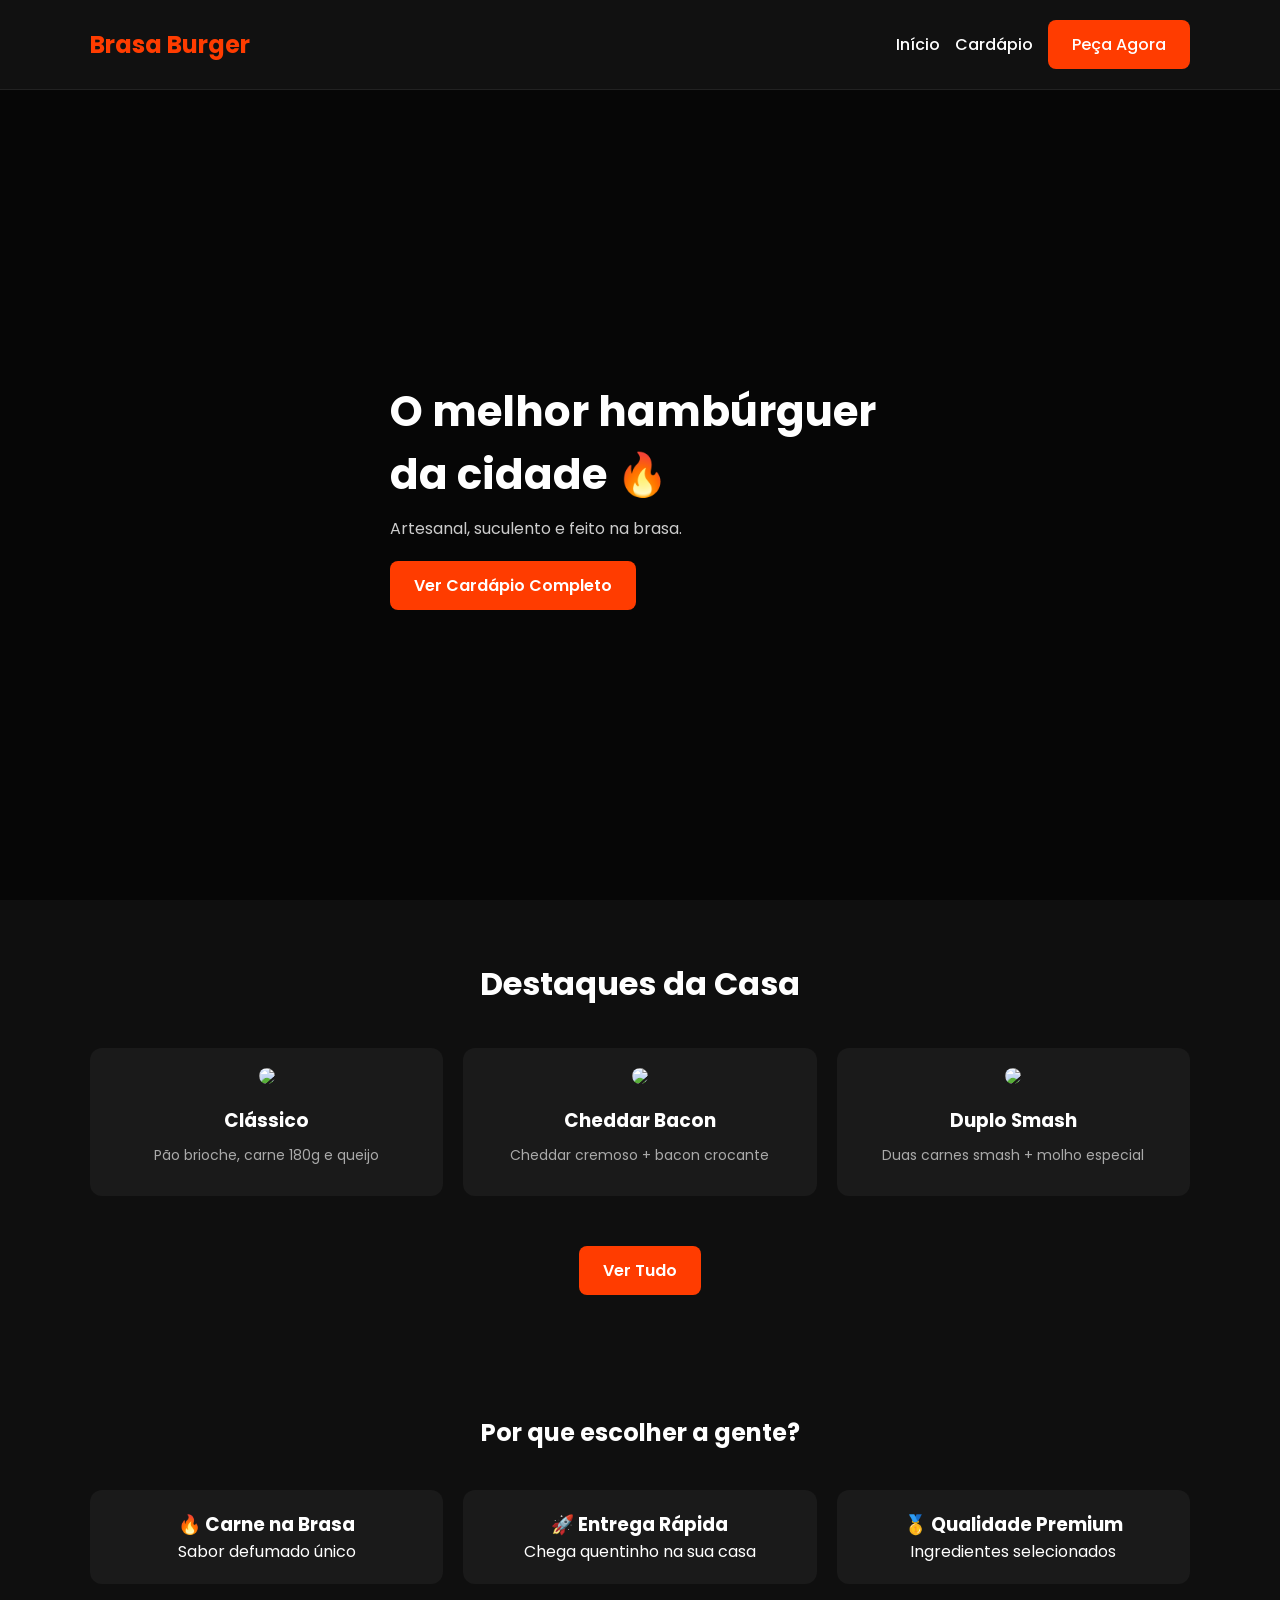
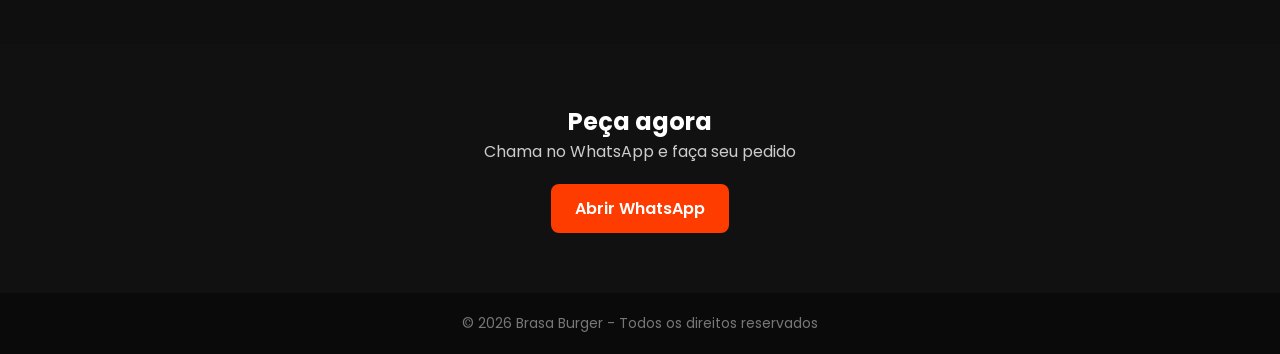
==== index.html @ 02410674 "Primeiro UPDATE Ainda falta programar javascript" ====
<!DOCTYPE html>
<html lang="pt-br">

<head>
    <meta charset="UTF-8">
    <meta name="viewport" content="width=device-width, initial-scale=1.0">
    <title>Brasa Burger</title>

    <link href="https://fonts.googleapis.com/css2?family=Poppins:wght@300;400;600;700&display=swap" rel="stylesheet">
    <link rel="stylesheet" href="css/style.css">
</head>

<body>

    <header class="header">
        <div class="container">
            <h1 class="logo">Brasa Burger</h1>

            <nav>
                <a href="index.html">Início</a>
                <a href="cardapio.html">Cardápio</a>
                <a href="#contato" class="btn">Peça Agora</a>
            </nav>
        </div>
    </header>

    <section class="hero">
        <div class="container hero-content">
            <h2>O melhor hambúrguer da cidade 🔥</h2>
            <p>Artesanal, suculento e feito na brasa.</p>

            <a href="cardapio.html" class="btn">Ver Cardápio Completo</a>
        </div>
    </section>

    <section class="cardapio">
        <div class="container">
            <h2>Destaques da Casa</h2>

            <div class="grid">

                <div class="card">
                    <img src="img/burgers/burger1.jpg">
                    <h3>Clássico</h3>
                    <p>Pão brioche, carne 180g e queijo</p>
                </div>

                <div class="card">
                    <img src="img/burgers/burger2.jpg">
                    <h3>Cheddar Bacon</h3>
                    <p>Cheddar cremoso + bacon crocante</p>
                </div>

                <div class="card">
                    <img src="img/burgers/burger3.jpg">
                    <h3>Duplo Smash</h3>
                    <p>Duas carnes smash + molho especial</p>
                </div>

            </div>

            <br><br>
            <a href="cardapio.html" class="btn">Ver Tudo</a>
        </div>
    </section>

    <section class="diferenciais">
        <div class="container">
            <h2>Por que escolher a gente?</h2>

            <div class="grid">

                <div class="item">
                    <h3>🔥 Carne na Brasa</h3>
                    <p>Sabor defumado único</p>
                </div>

                <div class="item">
                    <h3>🚀 Entrega Rápida</h3>
                    <p>Chega quentinho na sua casa</p>
                </div>

                <div class="item">
                    <h3>🥇 Qualidade Premium</h3>
                    <p>Ingredientes selecionados</p>
                </div>

            </div>
        </div>
    </section>

    <section id="contato" class="contato">
        <div class="container">
            <h2>Peça agora</h2>
            <p>Chama no WhatsApp e faça seu pedido</p>
            <a href="https://wa.me/5515991440052" class="btn">Abrir WhatsApp</a>
        </div>
    </section>

    <footer class="footer">
        <p>© 2026 Brasa Burger - Todos os direitos reservados</p>
    </footer>

</body>

</html>
---- css/style.css ----
* {
    margin: 0;
    padding: 0;
    box-sizing: border-box;
}

body {
    font-family: 'Poppins', sans-serif;
    background: #0f0f0f;
    color: #fff;
}

.container {
    width: 90%;
    max-width: 1100px;
    margin: auto;
}

.btn {
    display: inline-block;
    background: #ff3c00;
    color: #fff;
    padding: 12px 24px;
    border-radius: 8px;
    text-decoration: none;
    font-weight: 600;
    transition: 0.3s;
}

.btn:hover {
    background: #ff5c2b;
    transform: scale(1.05);
}

.header {
    background: #111;
    padding: 20px 0;
    border-bottom: 1px solid #222;
}

.header .container {
    display: flex;
    justify-content: space-between;
    align-items: center;
}

.header nav {
    display: flex;
    align-items: center;
    gap: 15px;
}

.header nav a {
    color: #fff;
    text-decoration: none;
    font-weight: 500;
    transition: 0.3s;
}

.header nav a:hover {
    color: #ff3c00;
}

.logo {
    font-size: 24px;
    font-weight: 700;
    color: #ff3c00;
}

.hero {
    height: 90vh;
    background: url('../img/banner/banner.jpg') center/cover no-repeat;
    display: flex;
    align-items: center;
    position: relative;
}

.hero::before {
    content: "";
    position: absolute;
    width: 100%;
    height: 100%;
    background: rgba(0,0,0,0.6);
    top: 0;
    left: 0;
}

.hero-content {
    max-width: 500px;
    position: relative;
    z-index: 1;
}

.hero h2 {
    font-size: 42px;
    margin-bottom: 10px;
}

.hero p {
    margin-bottom: 20px;
    color: #ccc;
}

.cardapio {
    padding: 60px 0;
    text-align: center;
}

.cardapio h2 {
    margin-bottom: 40px;
    font-size: 32px;
}

.grid {
    display: grid;
    grid-template-columns: repeat(auto-fit, minmax(250px, 1fr));
    gap: 20px;
}

.card {
    background: #1a1a1a;
    padding: 20px;
    border-radius: 12px;
    transition: 0.3s;
}

.card:hover {
    transform: translateY(-8px);
    background: #222;
}

.card img {
    width: 100%;
    border-radius: 10px;
    margin-bottom: 15px;
}

.card h3 {
    margin-bottom: 10px;
}

.card p {
    font-size: 14px;
    color: #aaa;
    margin-bottom: 10px;
}

.card span {
    color: #ff3c00;
    font-weight: bold;
}

.sobre {
    padding: 60px 0;
    text-align: center;
    background: #111;
}

.sobre h2 {
    margin-bottom: 20px;
}

.sobre p {
    max-width: 600px;
    margin: auto;
    color: #ccc;
}

.diferenciais {
    padding: 60px 0;
    text-align: center;
}

.diferenciais h2 {
    margin-bottom: 40px;
}

.item {
    background: #1a1a1a;
    padding: 20px;
    border-radius: 12px;
    transition: 0.3s;
}

.item:hover {
    background: #222;
    transform: translateY(-5px);
}

.contato {
    padding: 60px 0;
    text-align: center;
    background: #111;
}

.contato p {
    margin-bottom: 20px;
    color: #ccc;
}

.footer {
    text-align: center;
    padding: 20px;
    background: #0a0a0a;
    font-size: 14px;
    color: #777;
}

@media (max-width: 768px) {
    .hero h2 {
        font-size: 28px;
    }

    .hero {
        height: 70vh;
        text-align: center;
    }

    .header .container {
        flex-direction: column;
        gap: 10px;
    }

    .header nav {
        flex-direction: column;
    }
}
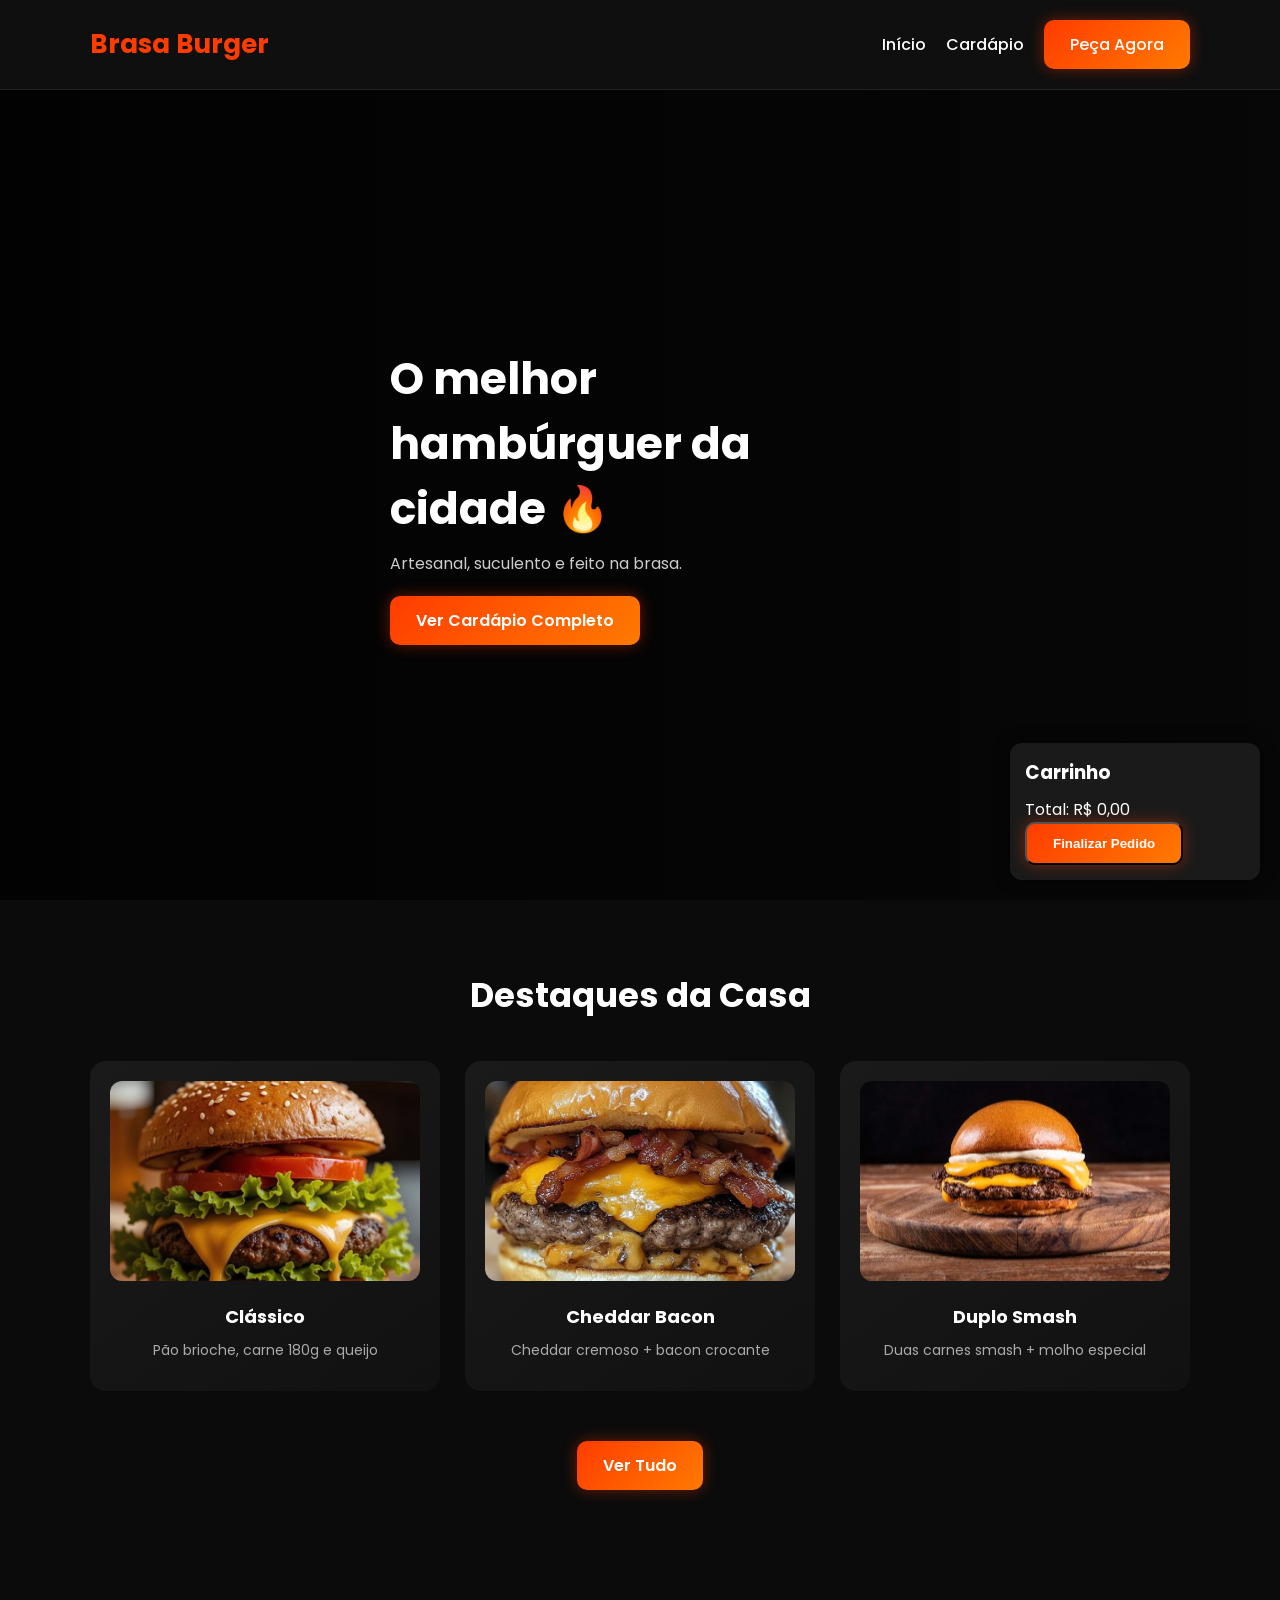
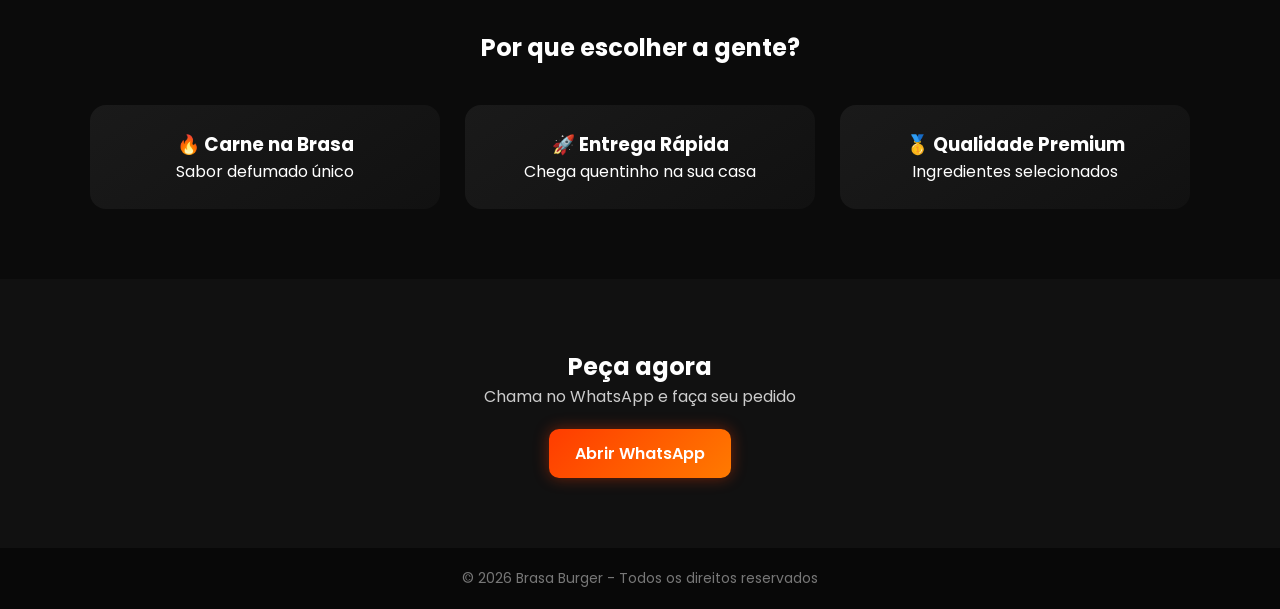
==== commit a6eb3b5a: "Atualização basica" ====
--- a/index.html
+++ b/index.html
@@ -96,10 +96,19 @@
             <a href="https://wa.me/5515991440052" class="btn">Abrir WhatsApp</a>
         </div>
     </section>
+    <div id="modalProduto" class="modal"></div>
+
+    <div class="carrinho">
+        <h3>Carrinho</h3>
+        <ul id="listaCarrinho"></ul>
+        <p id="totalCarrinho">Total: R$ 0,00</p>
+        <button onclick="finalizarPedido()" class="btn">Finalizar Pedido</button>
+    </div>
 
     <footer class="footer">
         <p>© 2026 Brasa Burger - Todos os direitos reservados</p>
     </footer>
+    <script src="js/script.js"></script>
 
 </body>
 
--- a/css/style.css
+++ b/css/style.css
@@ -6,7 +6,7 @@
 
 body {
     font-family: 'Poppins', sans-serif;
-    background: #0f0f0f;
+    background: #0b0b0b;
     color: #fff;
 }
 
@@ -18,24 +18,30 @@
 
 .btn {
     display: inline-block;
-    background: #ff3c00;
+    background: linear-gradient(135deg, #ff3c00, #ff7a00);
     color: #fff;
-    padding: 12px 24px;
-    border-radius: 8px;
+    padding: 12px 26px;
+    border-radius: 10px;
     text-decoration: none;
     font-weight: 600;
     transition: 0.3s;
+    box-shadow: 0 0 15px rgba(255, 60, 0, 0.4);
 }
 
 .btn:hover {
-    background: #ff5c2b;
-    transform: scale(1.05);
-}
+    transform: scale(1.08);
+    box-shadow: 0 0 25px rgba(255, 60, 0, 0.7);
+}
+
 
 .header {
-    background: #111;
+    background: rgba(17, 17, 17, 0.8);
+    backdrop-filter: blur(10px);
     padding: 20px 0;
     border-bottom: 1px solid #222;
+    position: sticky;
+    top: 0;
+    z-index: 1000;
 }
 
 .header .container {
@@ -47,25 +53,38 @@
 .header nav {
     display: flex;
     align-items: center;
-    gap: 15px;
+    gap: 20px;
 }
 
 .header nav a {
     color: #fff;
     text-decoration: none;
     font-weight: 500;
+    position: relative;
     transition: 0.3s;
 }
 
-.header nav a:hover {
-    color: #ff3c00;
+.header nav a::after {
+    content: "";
+    width: 0%;
+    height: 2px;
+    background: #ff3c00;
+    position: absolute;
+    left: 0;
+    bottom: -5px;
+    transition: 0.3s;
+}
+
+.header nav a:hover::after {
+    width: 100%;
 }
 
 .logo {
-    font-size: 24px;
+    font-size: 26px;
     font-weight: 700;
     color: #ff3c00;
 }
+
 
 .hero {
     height: 90vh;
@@ -80,19 +99,18 @@
     position: absolute;
     width: 100%;
     height: 100%;
-    background: rgba(0,0,0,0.6);
-    top: 0;
-    left: 0;
+    background: linear-gradient(to right, rgba(0, 0, 0, 0.8), rgba(0, 0, 0, 0.4));
 }
 
 .hero-content {
     max-width: 500px;
     position: relative;
     z-index: 1;
+    animation: fadeUp 1s ease;
 }
 
 .hero h2 {
-    font-size: 42px;
+    font-size: 44px;
     margin-bottom: 10px;
 }
 
@@ -101,42 +119,70 @@
     color: #ccc;
 }
 
+
 .cardapio {
-    padding: 60px 0;
+    padding: 70px 0;
     text-align: center;
 }
 
 .cardapio h2 {
     margin-bottom: 40px;
-    font-size: 32px;
-}
+    font-size: 34px;
+}
+
 
 .grid {
     display: grid;
     grid-template-columns: repeat(auto-fit, minmax(250px, 1fr));
-    gap: 20px;
-}
+    gap: 25px;
+}
+
 
 .card {
-    background: #1a1a1a;
+    background: linear-gradient(145deg, #1a1a1a, #111);
     padding: 20px;
+    border-radius: 16px;
+    transition: 0.4s;
+    position: relative;
+    overflow: hidden;
+}
+
+.card::before {
+    content: "";
+    position: absolute;
+    width: 100%;
+    height: 100%;
+    background: linear-gradient(120deg, transparent, rgba(255, 60, 0, 0.2), transparent);
+    top: 0;
+    left: -100%;
+    transition: 0.5s;
+}
+
+.card:hover::before {
+    left: 100%;
+}
+
+.card:hover {
+    transform: translateY(-10px) scale(1.02);
+    box-shadow: 0 10px 30px rgba(255, 60, 0, 0.2);
+}
+
+.card img {
+    width: 100%;
+    height: 200px;
+    object-fit: cover;
     border-radius: 12px;
-    transition: 0.3s;
-}
-
-.card:hover {
-    transform: translateY(-8px);
-    background: #222;
-}
-
-.card img {
-    width: 100%;
-    border-radius: 10px;
     margin-bottom: 15px;
+    transition: 0.4s;
+}
+
+.card:hover img {
+    transform: scale(1.08);
 }
 
 .card h3 {
     margin-bottom: 10px;
+    font-size: 18px;
 }
 
 .card p {
@@ -148,26 +194,12 @@
 .card span {
     color: #ff3c00;
     font-weight: bold;
-}
-
-.sobre {
-    padding: 60px 0;
-    text-align: center;
-    background: #111;
-}
-
-.sobre h2 {
-    margin-bottom: 20px;
-}
-
-.sobre p {
-    max-width: 600px;
-    margin: auto;
-    color: #ccc;
-}
+    font-size: 16px;
+}
+
 
 .diferenciais {
-    padding: 60px 0;
+    padding: 70px 0;
     text-align: center;
 }
 
@@ -176,19 +208,20 @@
 }
 
 .item {
-    background: #1a1a1a;
-    padding: 20px;
-    border-radius: 12px;
+    background: linear-gradient(145deg, #1a1a1a, #111);
+    padding: 25px;
+    border-radius: 16px;
     transition: 0.3s;
 }
 
 .item:hover {
-    background: #222;
-    transform: translateY(-5px);
-}
+    transform: translateY(-8px);
+    box-shadow: 0 10px 25px rgba(255, 60, 0, 0.2);
+}
+
 
 .contato {
-    padding: 60px 0;
+    padding: 70px 0;
     text-align: center;
     background: #111;
 }
@@ -201,9 +234,21 @@
 .footer {
     text-align: center;
     padding: 20px;
-    background: #0a0a0a;
+    background: #080808;
     font-size: 14px;
     color: #777;
+}
+
+@keyframes fadeUp {
+    from {
+        opacity: 0;
+        transform: translateY(40px);
+    }
+
+    to {
+        opacity: 1;
+        transform: translateY(0);
+    }
 }
 
 @media (max-width: 768px) {
@@ -224,4 +269,48 @@
     .header nav {
         flex-direction: column;
     }
+}
+
+.modal {
+    display: none;
+    position: fixed;
+    top: 0;
+    left: 0;
+    width: 100%;
+    height: 100%;
+    background: rgba(0, 0, 0, 0.8);
+    justify-content: center;
+    align-items: center;
+    z-index: 2000;
+}
+
+.modal-content {
+    background: #1a1a1a;
+    padding: 30px;
+    border-radius: 12px;
+    max-width: 400px;
+    text-align: center;
+}
+
+.carrinho {
+    position: fixed;
+    right: 20px;
+    bottom: 20px;
+    background: #1a1a1a;
+    padding: 15px;
+    border-radius: 12px;
+    width: 250px;
+    box-shadow: 0 0 15px rgba(0, 0, 0, 0.5);
+}
+
+.carrinho ul {
+    list-style: none;
+    margin: 10px 0;
+}
+
+.carrinho li {
+    font-size: 14px;
+    margin-bottom: 5px;
+    display: flex;
+    justify-content: space-between;
 }
